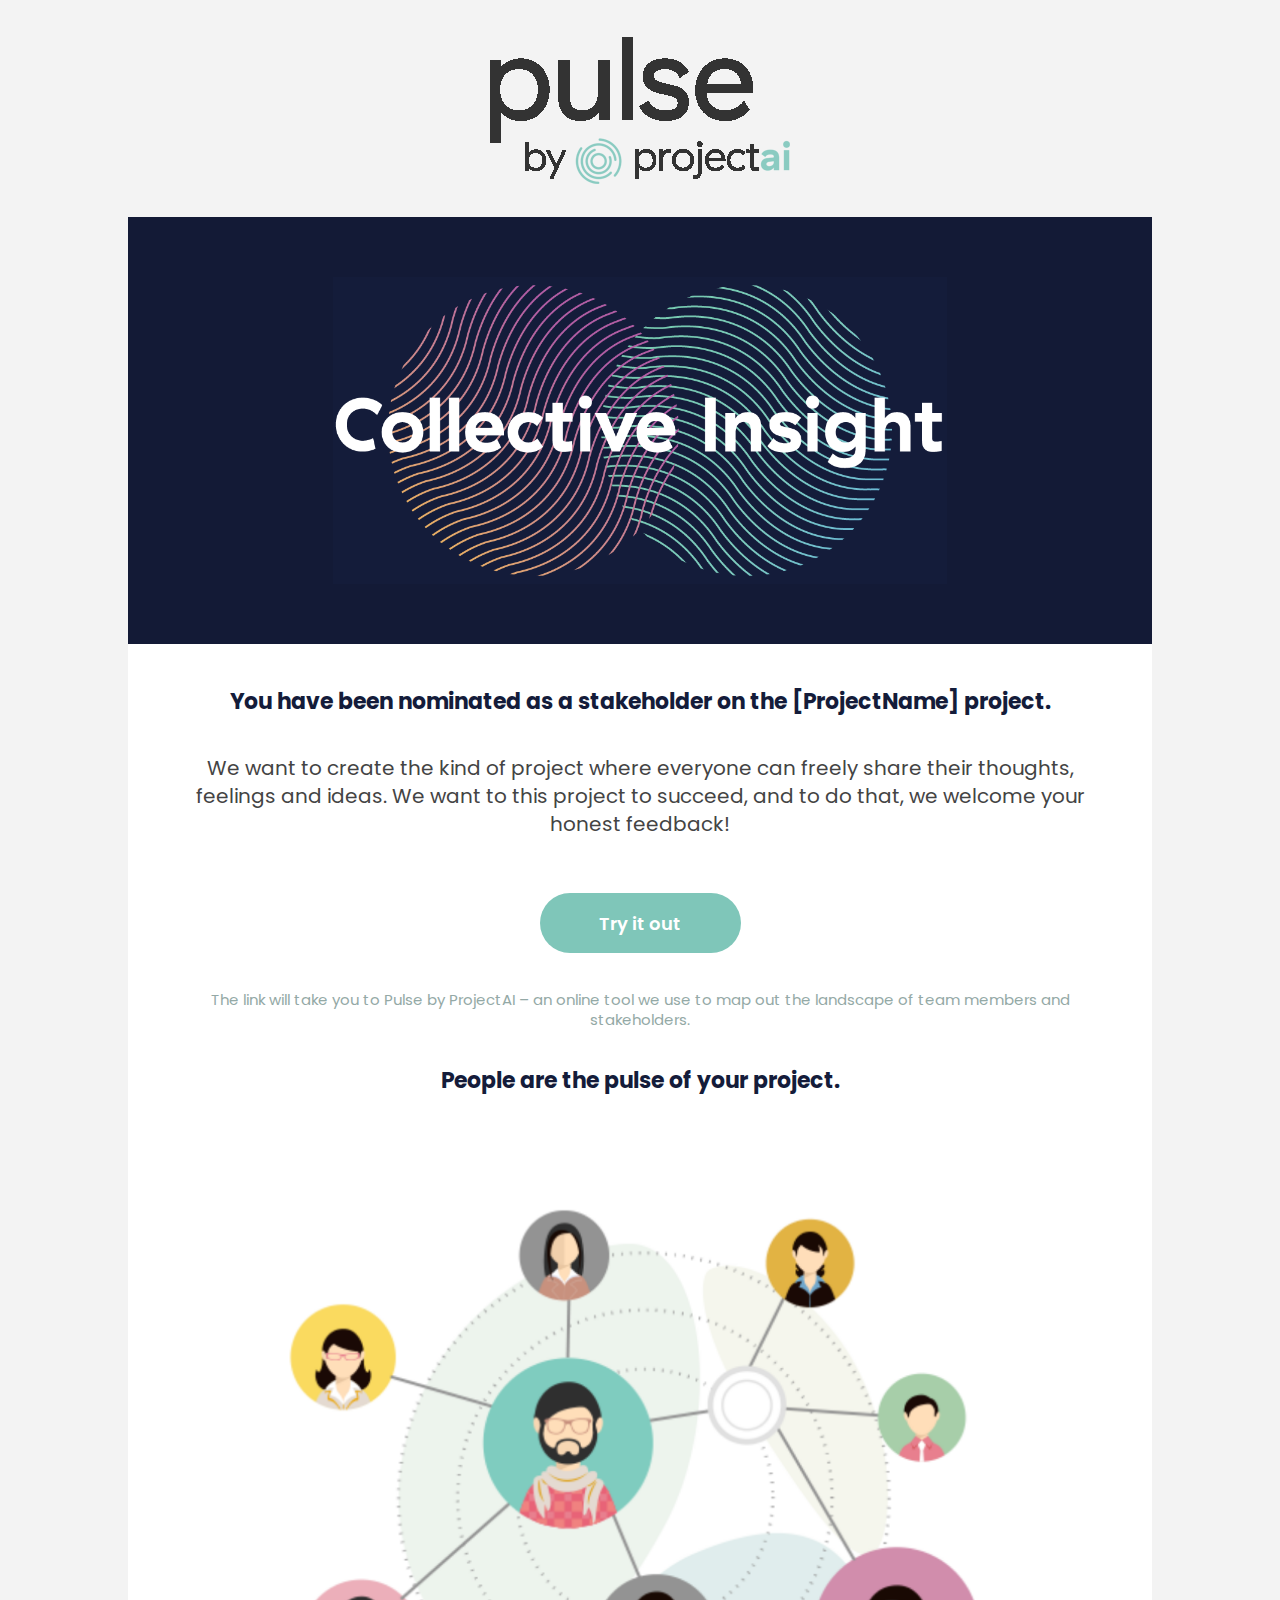
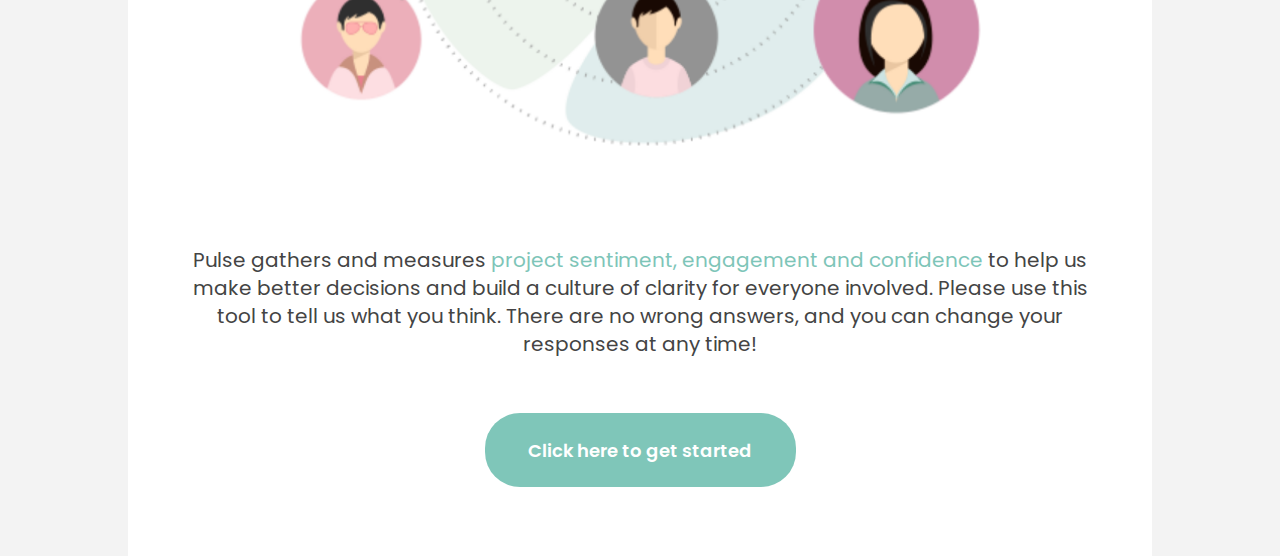
==== src/email/template.html @ 135d83e5 "add email template" ====
<!DOCTYPE html>
<html>
<head>
  <meta charset="utf-8">
  <meta name="viewport" content="width=device-width, initial-scale=1">
  <title>Email</title>
  <link rel="stylesheet" href="../assets/font-awesome/css/all.css"/>
  <link rel="stylesheet" href="../assets/styles/font.css" />
  <link rel="stylesheet" href="../assets/styles/email.css" />
</head>
<body>
  <div class="logo">
    <img src="../assets/images/logo-2.png"/>
  </div>
  <div class="container">
    <div class="container__header">
    </div>
    <div class="container__body">
      <div class="container__body__content">
        <h2 class="sub-title">You have been nominated as a stakeholder on the [ProjectName] project.</h2>
        <p class="sub-title-description">
          We want to create the kind of project where everyone can freely share their thoughts, feelings and ideas. We want to this project to succeed, and to do that, we welcome your honest feedback!​
        </p>
        <a href="#try-it-out" class="btn-try">Try it out</a>
        <p class="link-description">
          The link will take you to Pulse by ProjectAI – an online tool we use to map out the landscape of team members and stakeholders.
        </p>
        <h2 class="sub-title people">People are the pulse of your project.</h2>
        <img src="../assets/images/connect.png" class="img-connect"/>
        <p class="people-description">Pulse gathers and measures <span class="emphasize">project sentiment, engagement and confidence</span> to help us make better decisions and build a culture of clarity for everyone involved. Please use this tool to tell us what you think.  There are no wrong answers, and you can change your responses at any time!​</p>
        <a href="#click-it-out" class="btn-click">Click here to get started</a>
      </div>
    </div>
  </div>
</body>
</html>
---- src/assets/styles/font.css ----
@import url(//fonts.googleapis.com/css?family=Poppins);
@font-face {
  font-family: "GT Haptik Bold";
  src: url("../fonts/gt-haptik-bold/07342dff729e3ff82873f8eeee4c9612.eot");
  /* IE9*/
  src: url("../fonts/gt-haptik-bold/07342dff729e3ff82873f8eeee4c9612.eot?#iefix") format("embedded-opentype"), url("../fonts/gt-haptik-bold/07342dff729e3ff82873f8eeee4c9612.woff2") format("woff2"), url("../fonts/gt-haptik-bold/07342dff729e3ff82873f8eeee4c9612.woff") format("woff"), url("../fonts/gt-haptik-bold/07342dff729e3ff82873f8eeee4c9612.ttf") format("truetype"), url("../fonts/gt-haptik-bold/07342dff729e3ff82873f8eeee4c9612.svg#GT Haptik Bold") format("svg");
  /* iOS 4.1- */
}
@font-face {
  font-family: "GTHaptikTrialBold";
  src: url("../fonts/GT-Haptik-Trial-Bold-Rotalic.otf") format("opentype");
}
@font-face {
  font-family: "GTHaptikBold";
  src: url("../fonts/GT-Haptik-Bold.ttf") format("truetype");
}
@font-face {
  font-family: "HelveticaNeueLTStdMd";
  src: url("../fonts/HelveticaNeueLTStd-Md.otf") format("opentype");
}
@font-face {
  font-family: "GothamBook";
  src: url("../fonts/Gotham-Book.otf") format("opentype");
}

/*# sourceMappingURL=font.css.map */
---- src/assets/styles/email.css ----
body {
  margin: 0px;
  padding: 0px;
  overflow-x: hidden;
  overflow-y: auto;
  font-family: Poppins;
  background-color: #f3f3f3;
}

h2 {
  margin: 0px;
}

a {
  text-decoration: none;
}

.logo {
  display: flex;
  flex-flow: row;
  justify-content: center;
  align-content: center;
  margin-top: 37px;
  margin-bottom: 33px;
  margin-left: auto;
}

.container {
  width: 100%;
  max-width: 1024px;
  margin: 0px auto;
  background-color: #fff;
}
.container__header {
  width: 100%;
  background-color: #131a36;
  background-image: url("../images/collective_insight.png");
  background-position: center;
  background-repeat: no-repeat;
  background-size: 60%;
  height: 427px;
}
.container__body {
  width: calc(100% - 86px);
  padding: 43px 43px 69px 43px;
}
.container__body__content {
  width: 100%;
  text-align: center;
}

.sub-title {
  font-size: 22px;
  font-weight: bold;
  font-stretch: normal;
  font-style: normal;
  line-height: 1.36;
  letter-spacing: normal;
  color: #141c3a;
}
.sub-title.people {
  margin-top: 36px;
}

.sub-title-description {
  font-size: 20px;
  font-weight: normal;
  font-stretch: normal;
  font-style: normal;
  line-height: 1.4;
  letter-spacing: normal;
  color: #444444;
  margin-top: 37px;
}

.btn-try {
  display: inline-block;
  width: 201px;
  height: 50px;
  line-height: 2.3;
  border-radius: 30px;
  text-align: center;
  font-weight: 600;
  background-color: #7fc6b9;
  color: #fff;
  padding-top: 10px;
  margin-top: 35px;
  font-size: 18px;
}

.link-description {
  font-size: 15px;
  font-weight: normal;
  font-stretch: normal;
  font-style: normal;
  line-height: 1.33;
  letter-spacing: normal;
  text-align: center;
  color: #94a9a6;
  margin-top: 37px;
}

.people-description {
  margin-top: 74px;
  font-size: 20px;
  font-weight: normal;
  font-stretch: normal;
  font-style: normal;
  line-height: 1.4;
  letter-spacing: normal;
  text-align: center;
  color: #444444;
}
.people-description .emphasize {
  color: #7ec5b8;
}

.img-connect {
  width: 80%;
  margin-top: 76px;
}

.btn-click {
  display: inline-block;
  width: 311px;
  height: 57px;
  line-height: 2.3;
  border-radius: 35px;
  text-align: center;
  font-weight: 600;
  background-color: #7fc6b9;
  color: #fff;
  padding-top: 17px;
  margin-top: 35px;
  font-size: 18px;
}

@media only screen and (max-width: 320px) {
  .btn-click {
    width: 231px;
    padding-top: 17px;
    height: 47px;
    font-size: 15px;
  }
}

/*# sourceMappingURL=email.css.map */
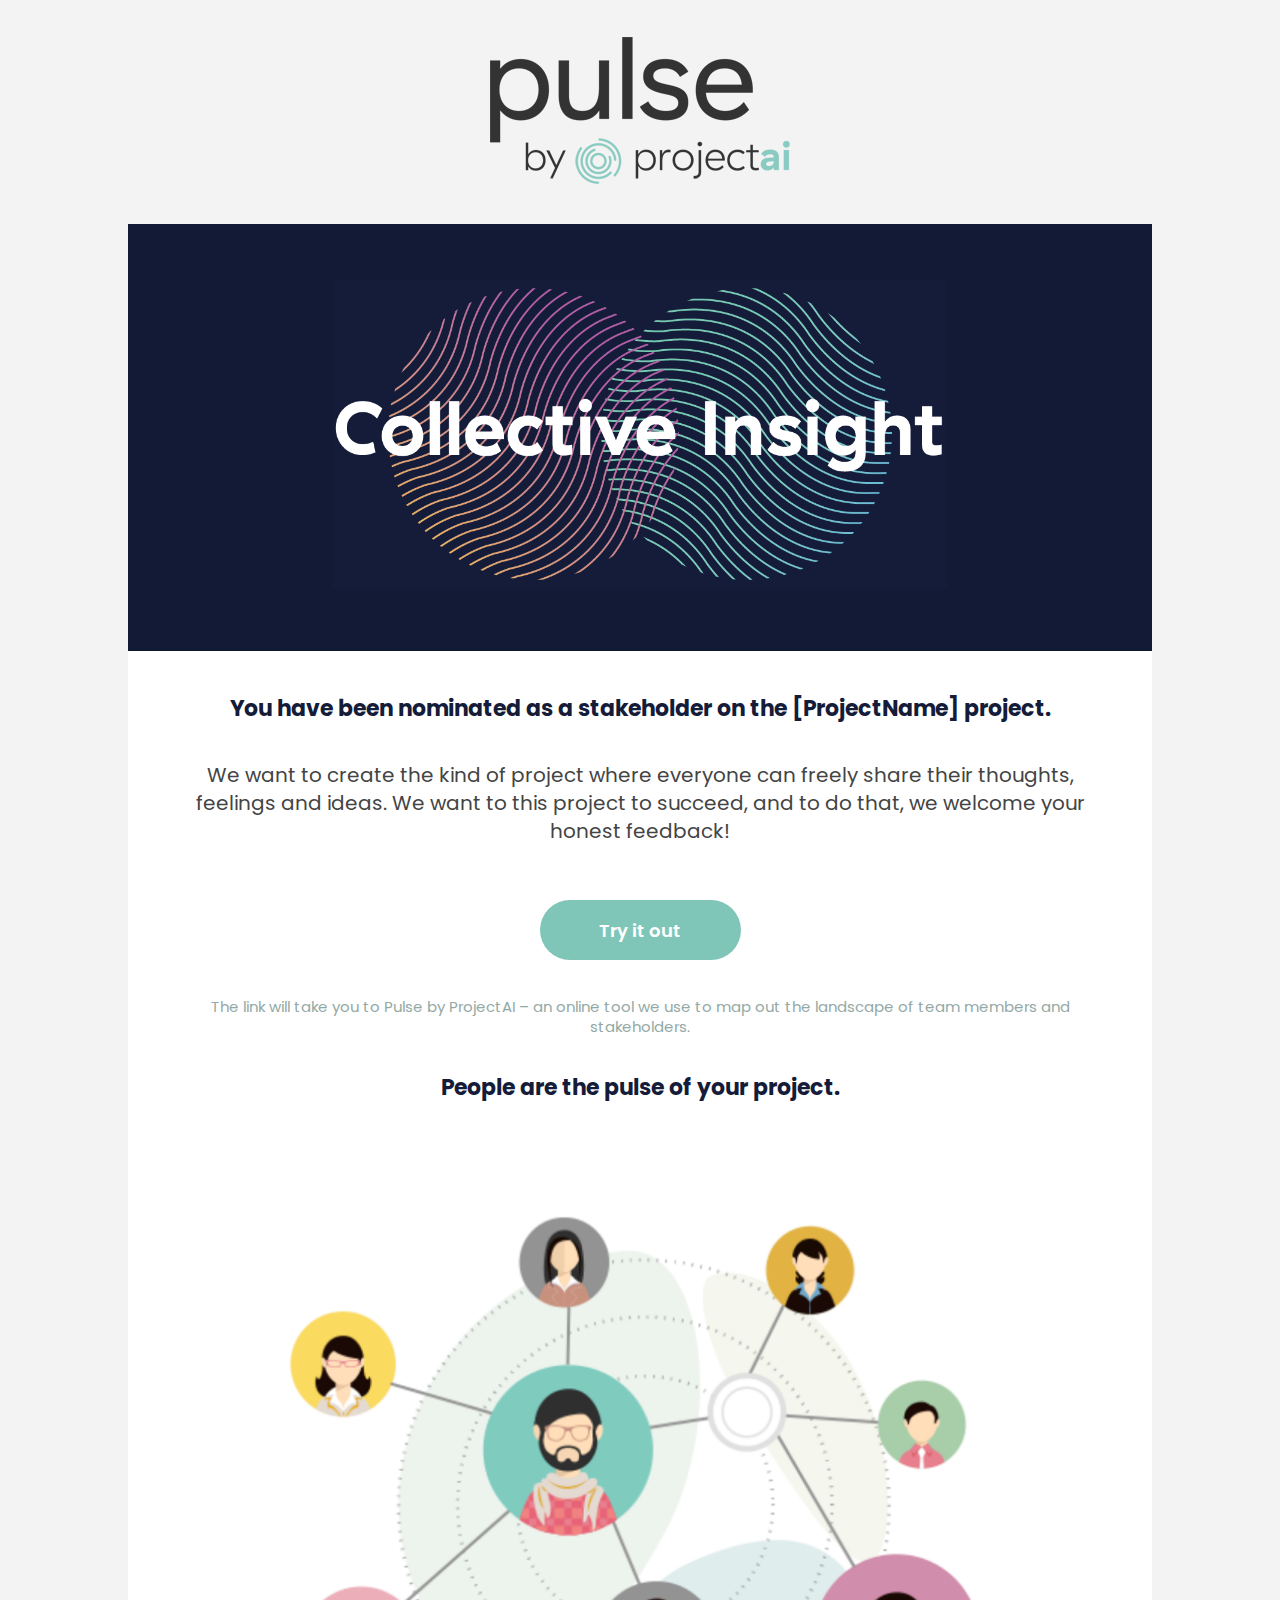
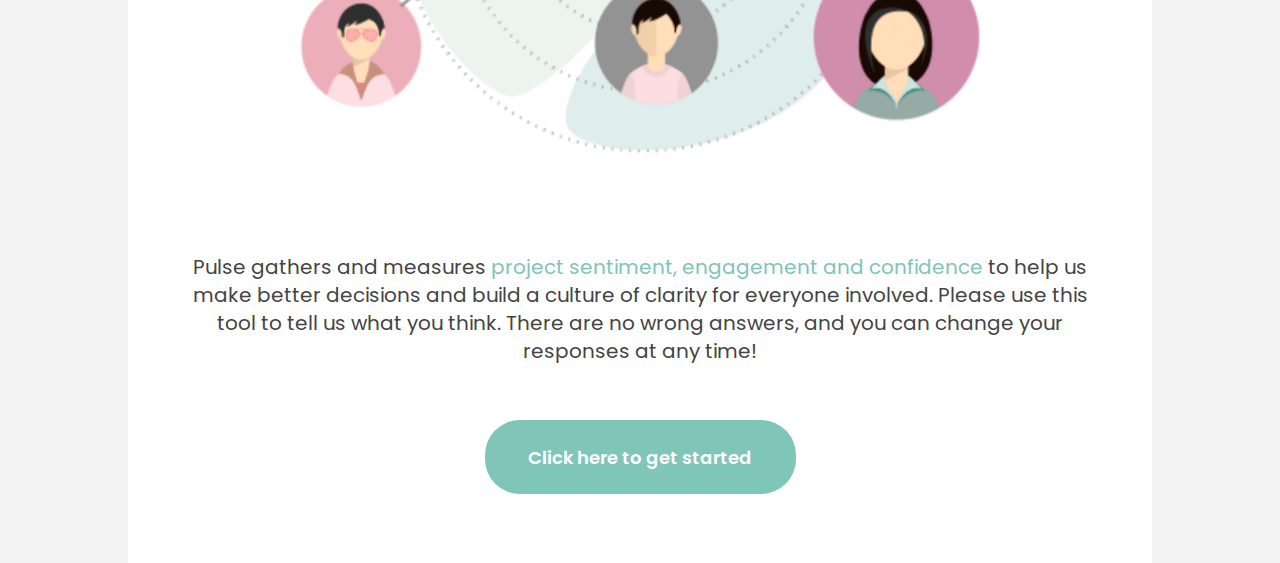
==== commit c4453d4c: "change logo, fix css for browser compatibility" ====
--- a/src/email/template.html
+++ b/src/email/template.html
@@ -14,6 +14,7 @@
   </div>
   <div class="container">
     <div class="container__header">
+      <img class="container__header--bg" src="../assets/images/collective_insight.png" />
     </div>
     <div class="container__body">
       <div class="container__body__content">
--- a/src/assets/styles/email.css
+++ b/src/assets/styles/email.css
@@ -16,13 +16,10 @@
 }
 
 .logo {
-  display: flex;
-  flex-flow: row;
-  justify-content: center;
-  align-content: center;
+  width: 100%;
   margin-top: 37px;
   margin-bottom: 33px;
-  margin-left: auto;
+  text-align: center;
 }
 
 .container {
@@ -34,11 +31,13 @@
 .container__header {
   width: 100%;
   background-color: #131a36;
-  background-image: url("../images/collective_insight.png");
-  background-position: center;
-  background-repeat: no-repeat;
-  background-size: 60%;
   height: 427px;
+  display: table-cell;
+  vertical-align: middle;
+  text-align: center;
+}
+.container__header--bg {
+  width: 60%;
 }
 .container__body {
   width: calc(100% - 86px);
